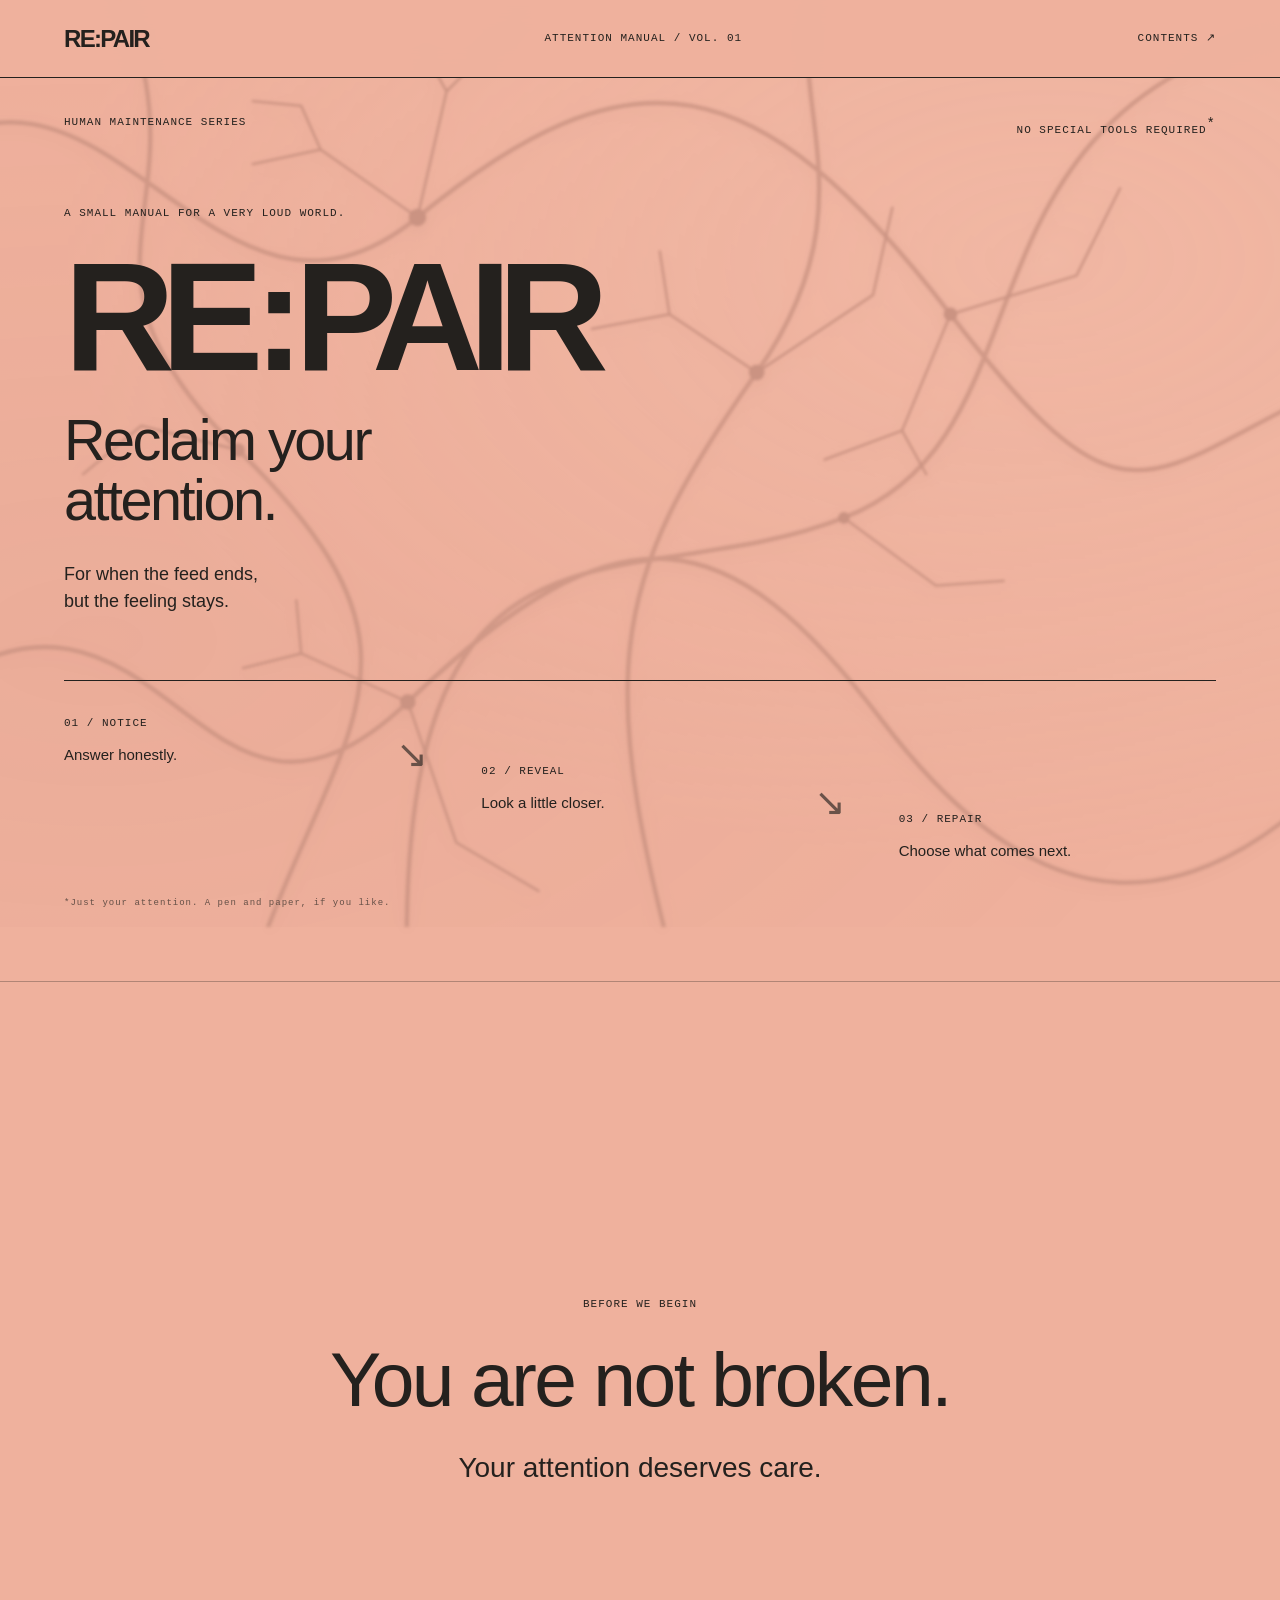
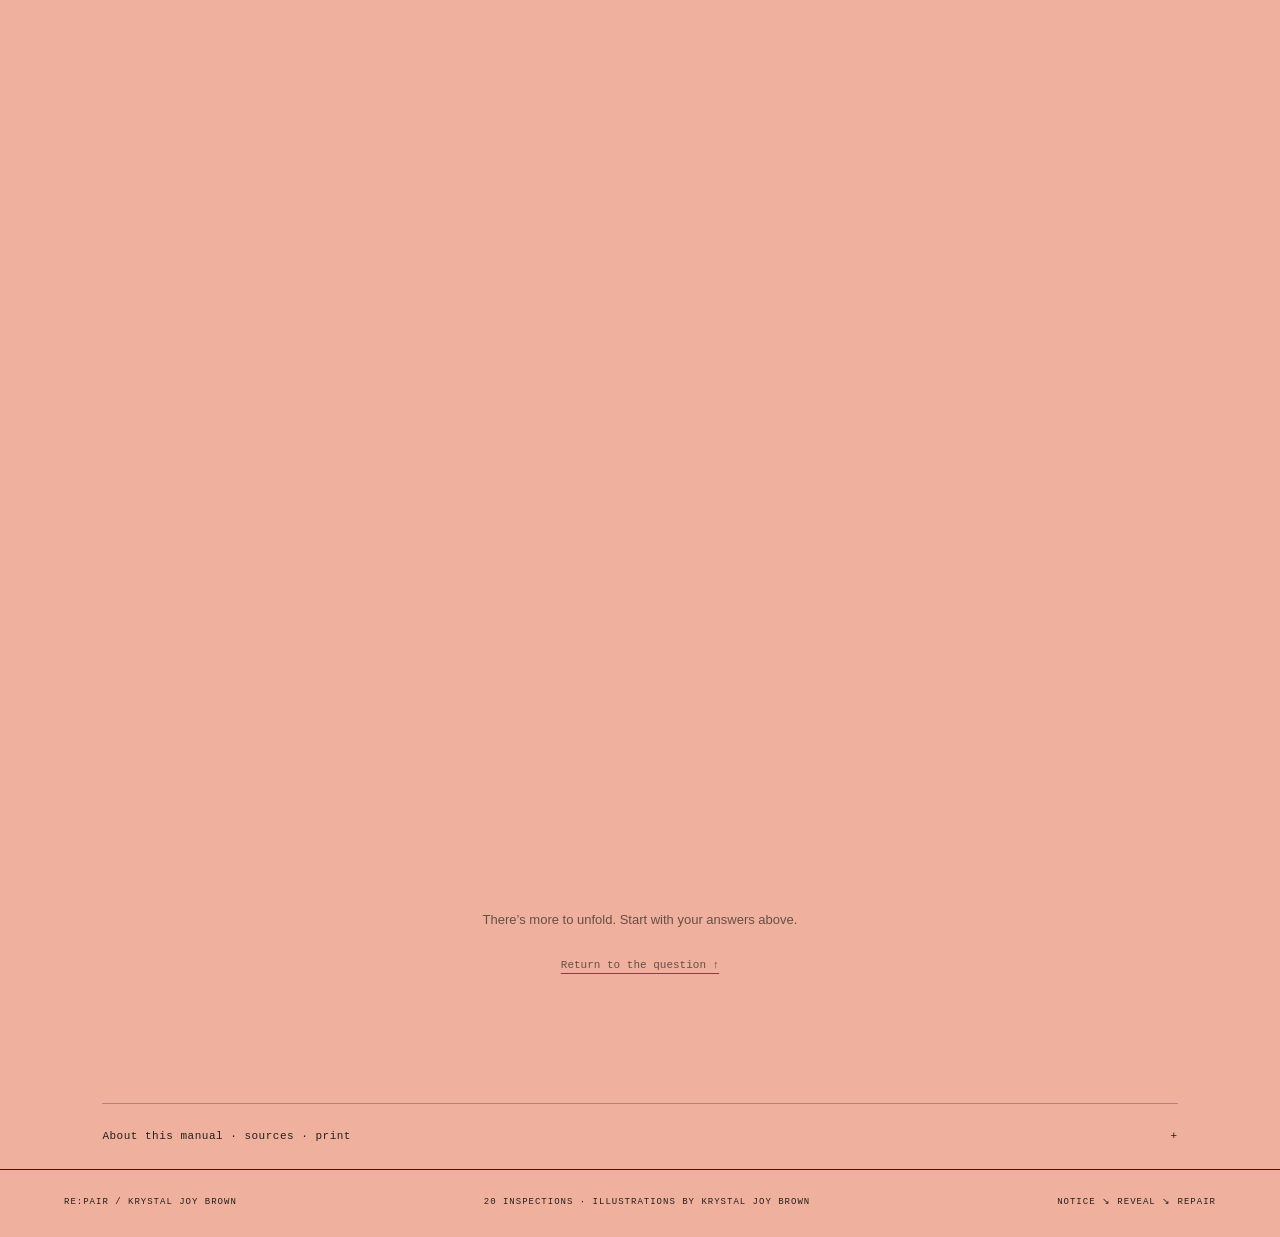
==== index.html @ f19681c8 "Add files via upload" ====
<!doctype html>
<html lang="en">
<head>
<meta charset="utf-8"><meta name="viewport" content="width=device-width,initial-scale=1">
<meta name="description" content="RE:PAIR. Twenty inspections. One conscious choice at a time. A guided attention workbook by Krystal Joy Brown.">
<title>RE:PAIR / Attention Manual · Volume 01</title>
<link rel="stylesheet" href="style.css">
<script src="content.js" defer></script><script src="flow.js" defer></script><script src="art.js" defer></script><script src="sketch.js" defer></script>
</head>
<body>
<a class="skip" href="#journey">Go to the first inspection</a>
<div class="neural-space" aria-hidden="true"><svg viewBox="0 0 1400 1000" preserveAspectRatio="xMidYMid slice" xmlns="http://www.w3.org/2000/svg"><g fill="none" stroke="currentColor" stroke-linecap="round"><path class="trunk" d="M-80 230C140 0 250 440 470 260S820 100 1020 360s200 150 450 50M-50 760C210 560 240 970 460 760S790 570 950 780s320 230 510 10M110-60c200 300-50 340 175 560s100 280 10 550M940-70c-160 160 35 270-120 490S650 730 750 1090M1400 60c-400 80-260 420-490 510S440 520 460 1070"/><path d="m470 260-100-70-70 15m170 55 30-130 80-80M1020 360l-50 120-80 30m130-150 130-40 45-90M460 760l-110-50-60 15m170 35 50 145 85 50M820 420l-90-60-80 15m170 45 120-80 20-90M910 570l95 70 70-5M285 500l-100-25-60 50M370 190l-20-45-50-5M500 130l-25-45m495 395 25 45m-645 185-5-55M730 360l-10-65"/></g><g fill="currentColor"><circle cx="470" cy="260" r="9"/><circle cx="1020" cy="360" r="7"/><circle cx="460" cy="760" r="8"/><circle cx="820" cy="420" r="8"/><circle cx="910" cy="570" r="6"/><circle cx="285" cy="500" r="7"/></g></svg></div>
<header class="topbar"><a class="wordmark" href="#cover" aria-label="RE:PAIR, return to cover">RE:PAIR</a><span class="edition">ATTENTION MANUAL / VOL. 01</span><button class="plain contents-toggle" aria-haspopup="dialog" aria-controls="contents-dialog">CONTENTS ↗</button></header>
<main>
<section class="cover" id="cover" aria-labelledby="title">
<div class="cover-meta"><span>HUMAN MAINTENANCE SERIES</span><span>NO SPECIAL TOOLS REQUIRED<sup>*</sup></span></div>
<div class="cover-grid"><div class="cover-copy"><p class="eyebrow arrival">A SMALL MANUAL FOR A VERY LOUD WORLD.</p><h1 id="title" class="arrival">RE<span>:</span>PAIR</h1><p class="subtitle arrival">Reclaim your<br>attention.</p><p class="intro arrival">For when the feed ends,<br>but the feeling stays.</p></div><div id="cover-art" class="cover-art arrival" aria-hidden="true"></div></div>
<div class="cover-instructions" aria-label="Notice, reveal, repair: how the journey unfolds"><div class="instruction-step" style="--order:0"><span>01 / NOTICE</span><p>Answer honestly.</p></div><span class="instruction-arrow" style="--order:0" aria-hidden="true">↘</span><div class="instruction-step" style="--order:1"><span>02 / REVEAL</span><p>Look a little closer.</p></div><span class="instruction-arrow" style="--order:1" aria-hidden="true">↘</span><div class="instruction-step" style="--order:2"><span>03 / REPAIR</span><p>Choose what comes next.</p></div></div>
<p class="tools-note">*Just your attention. A pen and paper, if you like.</p>
</section>
<section class="ritual" aria-label="An invitation to begin"><div class="ritual-sticky"><div class="ritual-message active"><p class="eyebrow">BEFORE WE BEGIN</p><h2>You are not broken.</h2><p>Your attention deserves care.</p></div><div class="ritual-message"><p class="eyebrow">FOLLOW THE ARROWS</p><h2>Scroll to unfold.</h2><p>One thing at a time.</p><span class="long-down" aria-hidden="true">↓</span></div><div class="ritual-message"><p class="eyebrow">A GUIDED WORKBOOK</p><h2>20 inspections.</h2><p>One conscious choice at a time.</p><span class="long-down" aria-hidden="true">↓</span></div></div></section>
<div id="journey" tabindex="-1"></div>
<aside class="trail-marker" id="trail-marker"><p id="trail-label">There’s more to unfold. Start with your answers above.</p><button class="plain" id="trail-back">Return to the question ↑</button></aside>
<section class="ending" id="ending" hidden aria-labelledby="ending-title"><p class="eyebrow">THE LAST INSTRUCTION</p><div class="quiet-seal" aria-hidden="true">✓</div><h2 id="ending-title">You made room.</h2><p>You noticed. You questioned. You chose.<br>Now take your attention with you.</p><div class="reward-picker" role="group" aria-label="Choose an offline invitation"></div><div id="reward-card" hidden><p class="eyebrow">AN INVITATION / FROM RE:PAIR TO YOU</p><h3 id="reward-title"></h3><p id="reward-description"></p><p class="reward-footnote">You did not have to earn rest or pleasure.<br>This is a little nudge to receive it.</p><button class="action" id="download-card">Keep this invitation ↓</button><p class="micro">An optional SVG card to save or print. No points. No streak.</p></div><p class="closing-line">Close this manual. Go live a little.</p></section>
<details class="notes-shell"><summary>About this manual · sources · print <span>+</span></summary><section class="notes" id="notes"><p class="eyebrow">THE SMALL PRINT</p><h2>Inspect the manual, too.</h2><p>A creative workbook by <strong>Krystal Joy Brown</strong> for Critical Experiences, NYU IMA. For people living among feeds, demands, and the pressure to keep achieving.</p><details><summary>About this guide <span>+</span></summary><p>Repair means tending to your relationship with attention, choice, and kinship. Small actions do not resolve every structural problem. These are reflective invitations, not assessments or diagnoses. You can stop whenever you need to.</p><p>Your answers stay in this page. The application does not send or save them. Refreshing clears this session.</p><p>Illustrations are editable SVG placeholders. The branching background is a visual metaphor, not an anatomical diagram. In/Pivot’s visual language informs the arrows, warmth, and invitation to redesign a life.</p></details><details><summary>Sources and interview excerpts <span>+</span></summary><div id="source-list"></div><p>Excerpts from interviews with Kristen McGuiness and Alexander Williams Tolbert are from 2026 interview transcripts. The excerpts are personal perspectives, not empirical findings. The other prompts are original reflective exercises.</p></details><details><summary>Source files / p5.js / print <span>+</span></summary><p>This workbook uses HTML, CSS, JavaScript, and SVG. The p5.js export mounts the same interface without a canvas. It needs no external assets.</p><a class="text-link" href="repair-p5.js" download>Complete single-file p5.js version ↓</a><a class="text-link" href="repair-prototype.zip" download>Website source + illustration briefs ↓</a><button class="plain text-link" id="print-manual">Print all 20 inspections ↗</button><p class="micro">Printing includes the workbook’s questions, reveals, and repairs. Unanswered fields remain available to write in.</p></details><span id="session-note" role="status" class="sr-only"></span></section></details>
</main>
<footer><span>RE:PAIR / KRYSTAL JOY BROWN</span><span>20 INSPECTIONS · ILLUSTRATIONS BY KRYSTAL JOY BROWN</span><span>NOTICE ↘ REVEAL ↘ REPAIR</span></footer>
<dialog id="contents-dialog"><div class="dialog-top"><span class="eyebrow">THE JOURNEY / CONTENTS</span><button class="plain close-dialog" aria-label="Close contents">✕</button></div><h2>One thing<br>at a time.</h2><p class="dialog-note">The journey opens in order. You can revisit any step you have reached.</p><nav id="contents-list" aria-label="Workbook contents"></nav><button class="plain close-dialog text-link">Return to where I was ↙</button></dialog>
<dialog id="pause-dialog"><div class="dialog-top"><span class="eyebrow">A GOOD PLACE TO PAUSE</span><button class="plain close-dialog" aria-label="Close pause invitation">✕</button></div><h2>This can be<br>enough for now.</h2><p>You have already made room for a choice. Take one small repair into your day. The next step can wait.</p><p class="pause-invitation">Make a cup of tea. Look out a window. Reach toward someone you love.</p><button class="action close-dialog">Stay with the manual ↙</button><p class="micro">You can close this tab whenever you’re ready. Answers are not saved after a refresh.</p></dialog>
<noscript><p class="no-js">This interactive workbook needs JavaScript. Enable it, then reload this page.</p></noscript>
</body></html>
---- style.css ----
:root{--paper:#efb19d;--ink:#24211e;--muted:#655047;--line:rgba(36,33,30,.3);--font:Arial,Helvetica,sans-serif}*{box-sizing:border-box}html{scroll-behavior:smooth;scroll-padding-top:104px}body{margin:0;background:var(--paper);color:var(--ink);font:17px/1.65 var(--font)}[hidden]{display:none!important}button,input,textarea{font:inherit;color:inherit}a{color:inherit}button,a,input,textarea{touch-action:manipulation}button{cursor:pointer}button:disabled{cursor:default}button:focus-visible,a:focus-visible,input:focus-visible,textarea:focus-visible,summary:focus-visible{outline:2px solid var(--ink);outline-offset:5px}.sr-only{position:absolute;width:1px;height:1px;padding:0;margin:-1px;overflow:hidden;clip:rect(0,0,0,0);white-space:nowrap;border:0}.skip{position:fixed;top:-80px;left:20px;z-index:30;background:var(--ink);color:var(--paper);padding:10px}.skip:focus{top:10px}.plain{background:none;border:0;padding:0;border-radius:0}.topbar{height:78px;position:sticky;top:0;z-index:12;display:flex;align-items:center;justify-content:space-between;padding:0 5vw;background:rgba(239,177,157,.95);border-bottom:1px solid var(--ink);backdrop-filter:blur(12px)}.wordmark{font-size:24px;font-weight:900;letter-spacing:-1.7px;text-decoration:none}.edition,.contents-toggle,.eyebrow,.cover-meta,.cover-instructions>div>span,.tools-note,.stage-label,.inspection-meta,.chapter-label,.micro,footer,.dialog-top,.stage-hint,.print-choice{font:11px/1.7 monospace;letter-spacing:1px}.contents-toggle{min-height:44px}.neural-space{position:fixed;inset:-3%;z-index:0;pointer-events:none;color:#59362e;opacity:.24;background:radial-gradient(ellipse at 80% 30%,rgba(252,218,200,.65),transparent 64%),radial-gradient(ellipse at 10% 70%,rgba(187,116,104,.25),transparent 68%);transform:translateY(var(--drift,0px))}.neural-space svg{width:100%;height:100%;filter:blur(1.5px) drop-shadow(0 6px 8px rgba(65,31,27,.24));animation:breath 32s ease-in-out infinite alternate}.neural-space path{stroke-width:2.4}.neural-space path.trunk{stroke-width:4.5;opacity:.8}@keyframes breath{from{opacity:.65;transform:scale(1)}to{opacity:.95;transform:scale(1.025)}}main,footer{position:relative;z-index:1}.cover{padding:35px 5vw 30px;min-height:calc(100svh - 78px);display:flex;flex-direction:column}.cover-meta{display:flex;justify-content:space-between}.cover-meta sup{font-size:14px}.cover-grid{display:grid;grid-template-columns:1.1fr 1fr;align-items:center;gap:2vw;flex:1;padding:65px 0}.eyebrow{margin:0 0 25px}.cover h1{font-size:clamp(80px,12vw,176px);line-height:.9;letter-spacing:-.09em;margin:0 0 25px;font-weight:900}.cover h1 span{padding:0 .025em}.subtitle{font-size:clamp(35px,4.5vw,65px);line-height:1.04;letter-spacing:-2.5px;margin:0 0 30px}.intro{margin:0;font-size:18px;line-height:1.5}.cover-art svg{width:100%;max-height:470px}.cover-instructions{border-top:1px solid var(--ink);padding-top:26px;display:grid;grid-template-columns:1fr 70px 1fr 70px 1fr;gap:15px;align-items:center;max-width:100%}.cover-instructions p{margin:8px 0 0;font-size:15px}.instruction-arrow{font-size:35px;font-weight:200;opacity:.65}.tools-note{color:var(--muted);font-size:9px;margin:20px 0 0}.arrival{animation:arrive 1.7s ease both}.cover h1{animation-delay:.2s}.subtitle{animation-delay:.45s}.intro{animation-delay:.7s}.cover-art{animation-delay:.6s}.cover-instructions{animation-delay:.95s}@keyframes arrive{from{opacity:0;transform:translateY(12px);filter:none}to{opacity:1;transform:none;filter:none}}.ritual{height:340svh;border-top:1px solid var(--line);margin-top:40px}.ritual-sticky{height:calc(100svh - 78px);position:sticky;top:78px;display:grid;place-items:center}.ritual-message{position:absolute;max-width:85%;width:800px;text-align:center;opacity:0;transform:translateY(25px);transition:opacity 1s ease,transform 1.3s ease;pointer-events:none}.ritual-message.active{opacity:1;transform:none}.ritual-message h2{font-size:clamp(42px,6vw,86px);line-height:1.08;letter-spacing:-2.5px;font-weight:400;margin:0 0 24px}.ritual-message>p:not(.eyebrow){font-size:clamp(18px,2.3vw,28px);margin:0}.long-down{display:block;font-size:44px;margin-top:35px;font-weight:200}.inspection{padding:70px 5vw 140px;border-bottom:1px solid var(--line);scroll-margin-top:100px}.inspection-header{display:flex;gap:25px;align-items:center;justify-content:space-between;border-bottom:1px solid var(--line);padding-bottom:22px;margin-bottom:95px}.inspection-header h2{font-size:clamp(26px,3.2vw,43px);letter-spacing:-1.3px;font-weight:400;margin:0;line-height:1.15}.inspection-count{font-family:monospace;font-size:13px;white-space:nowrap}.inspection-meta{color:var(--muted)}.diagonal{display:grid;grid-template-columns:repeat(3,minmax(0,1fr));grid-template-rows:auto auto auto;column-gap:4vw;row-gap:24svh;position:relative}.stage{position:relative;min-height:68svh;align-self:start;transition:opacity 1s ease,transform 1s ease;scroll-margin-top:120px;min-width:0}.stage.notice{grid-area:1/1}.stage.reveal{grid-area:2/2}.stage.repair{grid-area:3/3}.stage-label{display:flex;justify-content:space-between;border-top:1px solid var(--ink);padding-top:15px;margin-bottom:38px}.stage h3{font-size:clamp(25px,2.55vw,38px);line-height:1.18;letter-spacing:-.8px;font-weight:400;margin:0 0 30px;overflow-wrap:break-word}.stage p{font-size:16px;line-height:1.8;margin:22px 0}.stage form{margin-top:34px}.field{border:0;padding:0;margin:0 0 28px;min-width:0}.field legend,.field label{display:block;font-size:14px;line-height:1.55;margin:0 0 14px;padding:0}.options{display:flex;gap:9px;flex-wrap:wrap}.option{border:1px solid var(--line);background:rgba(239,177,157,.5);font-size:13px;line-height:1.35;padding:11px 13px;min-height:44px;border-radius:0;transition:background .2s}.option:hover{border-color:var(--ink);background:rgba(255,255,255,.15)}.option[aria-pressed=true]{background:var(--ink);color:var(--paper);border-color:var(--ink)}textarea,input[type=text]{width:100%;min-height:80px;resize:vertical;background:rgba(239,177,157,.32);border:0;border-bottom:1px solid var(--ink);border-radius:0;padding:12px 2px;font-size:15px;line-height:1.6}textarea::placeholder{color:var(--muted);opacity:1}.action{display:inline-flex;gap:25px;align-items:center;justify-content:space-between;min-height:47px;padding:13px 17px;border:1px solid var(--ink);border-radius:0;background:var(--ink);color:var(--paper);font-size:13px;line-height:1.35;text-align:left}.action:hover:not(:disabled){background:transparent;color:var(--ink)}.action:disabled{background:transparent;color:var(--muted);border-color:var(--line);opacity:.65}.stage .action{width:100%;margin-top:8px}.stage-hint{font-size:10px!important;color:var(--muted);letter-spacing:.3px;min-height:20px;margin-top:14px!important}.stage-summary{font-family:monospace;font-size:10px;line-height:1.8;letter-spacing:.2px;margin-top:25px;color:var(--muted)}.branch-line{border-left:1px solid var(--ink);padding-left:16px}.interview-note{margin:40px 0 32px;padding-top:25px;border-top:1px solid var(--line);opacity:0;transform:translateY(12px);transition:opacity 1.8s ease .5s,transform 1.8s ease .5s}.interview-note blockquote{font-family:Georgia,'Times New Roman',serif;font-style:italic;font-size:clamp(21px,2.2vw,29px);line-height:1.5;margin:0 0 18px;letter-spacing:-.3px}.interview-note figcaption{font:9px/1.8 monospace;letter-spacing:.4px;color:var(--muted)}.in-focus .interview-note,.stage:hover .interview-note,.stage:focus-within .interview-note{opacity:1;transform:none}.research{margin:30px 0;border-top:1px solid var(--line);border-bottom:1px solid var(--line);padding:15px 0}.research summary{font:11px/1.6 monospace;cursor:pointer;list-style:none;display:flex;justify-content:space-between}.research summary:after{content:'↗';margin-left:12px}.research p{font-size:13px;line-height:1.8}.research a{font:10px/1.8 monospace;text-underline-offset:4px}.drawing{margin:0 0 30px}.drawing svg{width:100%;height:190px;display:block;stroke:currentColor}.delicate-arrow{position:absolute;top:80%;right:-3.4vw;width:90%;height:21svh;pointer-events:none;overflow:visible;color:var(--ink);opacity:.5}.stage.reveal .delicate-arrow{top:82%}.delicate-arrow path{fill:none;stroke:currentColor;stroke-width:1;vector-effect:non-scaling-stroke}.pause-link{display:block;margin:28px 0 0;font:10px/1.8 monospace;text-decoration:underline;text-underline-offset:5px;color:var(--muted);text-align:left}.focus-mode .stage{opacity:.1}.focus-mode .stage.in-focus,.focus-mode .stage:hover,.focus-mode .stage:focus-within{opacity:1}.focus-mode .diagonal:has(.stage:hover) .stage:not(:hover):not(:focus-within){opacity:.08}.stage.new-stage{animation:unfold 1.4s ease both}@keyframes unfold{from{opacity:0;transform:translateY(32px)}to{transform:none}}.ending{padding:130px 8vw 150px;text-align:center;min-height:100svh}.ending h2{font-size:clamp(55px,8.5vw,122px);letter-spacing:-4px;line-height:1.06;font-weight:400;margin:30px 0}.ending>p{font-size:19px;line-height:1.8}.quiet-seal{width:70px;height:70px;display:grid;place-items:center;border:1px solid var(--ink);border-radius:50%;font-size:30px;margin:40px auto;animation:arrive 2s ease both}.reward-picker{display:flex;flex-wrap:wrap;justify-content:center;gap:12px;max-width:760px;margin:45px auto}.reward-picker .option{font-size:15px;padding:15px 18px}#reward-card{max-width:580px;margin:55px auto;padding:45px 35px;border:1px solid var(--ink);background:rgba(255,235,223,.24);animation:arrive 1.5s ease both}#reward-card h3{font:italic 36px/1.2 Georgia,serif;letter-spacing:-.8px;margin:25px 0}#reward-card p{font-size:16px;line-height:1.8}.reward-footnote{font-size:13px!important;color:var(--muted);margin-top:25px}.micro{font-size:10px!important;line-height:1.8!important;color:var(--muted);letter-spacing:.3px}.closing-line{margin-top:80px!important}.notes{border-top:1px solid var(--ink);padding:90px 8vw 110px}.notes h2{font-size:34px;line-height:1.2;letter-spacing:-1px;font-weight:400;margin:0 0 25px}.notes>p{max-width:720px;font-size:14px}.notes details{max-width:900px;border-bottom:1px solid var(--line);padding:20px 0;font-size:14px}.notes summary{display:flex;justify-content:space-between;cursor:pointer;list-style:none}.notes details p{max-width:780px;line-height:1.8}.notes li{margin-bottom:20px}.text-link{display:block;text-underline-offset:5px;margin-top:18px;font-size:12px}.notes .text-link{min-height:30px}.notes summary::-webkit-details-marker{display:none}footer{display:flex;justify-content:space-between;gap:15px;flex-wrap:wrap;border-top:1px solid var(--ink);padding:25px 5vw;font-size:9px}dialog{background:#f2beaa;color:var(--ink);border:1px solid var(--ink);padding:35px;max-width:650px;width:calc(100% - 30px);max-height:85svh;overflow:auto}dialog::backdrop{background:rgba(36,33,30,.42);backdrop-filter:blur(5px)}.dialog-top{display:flex;align-items:center;justify-content:space-between}.dialog-top .eyebrow{margin:0}.close-dialog{min-width:44px;min-height:44px}.dialog-top .close-dialog{font-size:20px}dialog h2{font-size:48px;line-height:1.1;letter-spacing:-2px;font-weight:400}.dialog-note{font-size:14px}.contents-row{width:100%;display:grid;grid-template-columns:30px 1fr 22px;gap:10px;padding:14px 0;border:0;border-bottom:1px solid var(--line);background:transparent;font-size:14px;text-align:left;align-items:center}.contents-row>span:first-child{font-family:monospace;font-size:10px}.contents-row:disabled{color:var(--muted);opacity:.6}.contents-row:hover:not(:disabled){background:rgba(255,255,255,.12)}.pause-invitation{font-family:Georgia,serif;font-style:italic;font-size:23px}.print-choice{display:none}.no-js{padding:30px}
@media(min-width:1500px){main{max-width:1600px;margin:auto}.cover h1{font-size:176px}}
@media(max-width:1000px){.inspection-meta{display:none}.stage h3{font-size:27px}.diagonal{column-gap:3vw}.stage p{font-size:15px}.option{font-size:12px;padding:10px}.delicate-arrow{right:-2vw}.cover-grid{padding:55px 0}.cover-instructions{grid-template-columns:1fr 45px 1fr 45px 1fr}.drawing svg{height:170px}}
@media(max-width:650px){html{scroll-padding-top:90px}.topbar{height:62px;padding:0 6vw}.edition{display:none}.cover{padding:30px 6vw;min-height:calc(100svh - 62px)}.cover-meta{font-size:8px;letter-spacing:.5px}.cover-grid{grid-template-columns:1fr;padding:55px 0 45px;position:relative}.cover h1{font-size:24vw;position:relative;z-index:1}.cover .eyebrow{font-size:9px;max-width:90%}.subtitle{font-size:43px;letter-spacing:-1.7px}.intro{font-size:15px;max-width:56%}.cover-art{position:absolute;width:44%;right:-2%;bottom:28px}.cover-instructions{grid-template-columns:1fr 15px 1fr 15px 1fr;gap:6px;padding-top:22px}.cover-instructions>div>span{font-size:8px;letter-spacing:.3px}.cover-instructions p{font-size:11px;line-height:1.5}.instruction-arrow{font-size:23px}.tools-note{font-size:8px}.ritual{height:320svh;margin-top:15px}.ritual-sticky{height:calc(100svh - 62px);top:62px}.ritual-message h2{font-size:45px;letter-spacing:-1.8px}.ritual-message>p:not(.eyebrow){font-size:19px}.inspection{padding:65px 6vw 90px}.inspection-header{margin-bottom:70px;gap:15px}.inspection-header h2{font-size:29px}.inspection-count{font-size:11px}.diagonal{display:flex;flex-direction:column;gap:22svh}.stage{min-height:72svh;width:90%;scroll-margin-top:110px}.stage.notice{align-self:flex-start}.stage.reveal{align-self:center}.stage.repair{align-self:flex-end}.stage h3{font-size:32px;letter-spacing:-1px}.stage p{font-size:16px}.option{font-size:13px}.stage-label{margin-bottom:35px}.field{margin-bottom:30px}.delicate-arrow{top:auto!important;bottom:-20svh;right:-5px;width:35%;height:18svh}.drawing svg{height:190px}.ending{padding:100px 7vw}.ending h2{font-size:61px;letter-spacing:-2.5px}.ending>p{font-size:17px}.reward-picker{gap:9px}.reward-picker .option{font-size:14px;padding:12px}#reward-card{padding:35px 24px}#reward-card h3{font-size:31px}.notes{padding:70px 7vw 90px}.notes h2{font-size:29px}.neural-space{opacity:.2}dialog{padding:25px}dialog h2{font-size:42px}.focus-mode .stage{opacity:.13}}
@media(prefers-reduced-motion:reduce){html{scroll-behavior:auto}*,*:before,*:after{animation:none!important;transition:none!important}.neural-space{transform:none}.ritual-message{transform:none}.interview-note{transform:none}.stage.new-stage{animation:none}}
@media print{body{background:white;color:black;font-size:11pt}.topbar,.cover-art,.ritual,.neural-space,.skip,.action,.pause-link,.delicate-arrow,.contents-toggle,.tools-note,footer,dialog,.reward-picker,.notes details:last-of-type,.stage-hint{display:none!important}main{max-width:none}.cover{min-height:0;padding:0;break-after:page}.cover-grid{display:block;padding:30px 0}.cover h1{font-size:70pt}.subtitle{font-size:30pt}.cover-instructions{font-size:10pt}.inspection[hidden],.stage[hidden]{display:block!important}.inspection{padding:15px 0;break-before:page;border:0}.inspection-header{margin-bottom:20px}.inspection-header h2{font-size:23pt}.diagonal{display:block}.stage{min-height:0;width:100%;margin:20px 0 30px;opacity:1!important;transform:none!important;break-inside:avoid}.stage h3{font-size:18pt;margin-bottom:15px}.stage p{font-size:11pt;margin:10px 0}.stage-label{margin-bottom:15px}.stage form{margin-top:15px}.field{margin-bottom:14px}.field legend,.field label{font-size:10pt}.options{gap:5px}.option{font-size:9pt;padding:4px 7px;min-height:25px;background:white!important;color:black!important}.option[aria-pressed=true]{border:2px solid black}.drawing svg{height:100px}.interview-note{opacity:1;transform:none;margin:15px 0}.interview-note blockquote{font-size:15pt}.research{display:block}.research>*{display:block!important}.research summary{font-size:9pt}textarea{min-height:50px}.print-choice{display:block;font-size:9pt}.ending{min-height:0;padding:35px 0}.ending[hidden]{display:none!important}.notes{padding:30px 0;break-before:page}.notes h2{font-size:25pt}.notes details{display:block}.notes details>*{display:block!important}.focus-mode .diagonal:has(.stage:hover) .stage:not(:hover):not(:focus-within){opacity:1}}
/* Arrows connect breathing spaces rather than cross the drawings. */
.delicate-arrow{left:45%;right:auto;top:100%;width:calc(100% + 4vw);height:24svh}.stage.reveal .delicate-arrow{top:100%}
@media(max-width:650px){.delicate-arrow{left:auto;right:-5px;width:35%;top:auto!important;bottom:-20svh;height:18svh}}
.focus-mode:has(.stage:hover) .stage:not(:hover):not(:focus-within){opacity:.08}
@media print{.focus-mode:has(.stage:hover) .stage:not(:hover):not(:focus-within){opacity:1}}
/* Revision: curved compartments and a slower, overlapping diagonal. */
.inspection{padding-top:65px;padding-bottom:100px}
.inspection-header,.diagonal{max-width:1180px;margin-left:auto;margin-right:auto}
.inspection-header{margin-bottom:65px}
.diagonal{column-gap:3vw;row-gap:0}
.stage{min-height:56svh;transition:opacity 3.6s cubic-bezier(.2,.6,.25,1),filter 4s ease,transform 3.8s ease}
.stage.reveal,.stage.repair{margin-top:-20svh}
.stage.new-stage{animation:none}
.focus-mode .stage{opacity:.025;filter:none}
.focus-mode .stage.in-focus,.focus-mode .stage:hover,.focus-mode .stage:focus-within:not(.has-interacted){opacity:1;filter:none}
.focus-mode .stage.has-interacted:not(.in-focus):not(:hover){opacity:.025;filter:none}
.focus-mode:has(.stage:hover) .stage:not(:hover):not(:focus-within){opacity:.025;filter:none}
.focus-mode .stage.is-bleeding{opacity:0!important;filter:none!important}
.interview-note{transition:opacity 4.4s ease .9s,transform 4.8s ease .9s}
.ritual-message{transition:opacity 2.4s ease,transform 2.8s ease}
.option{border-radius:999px;padding:12px 18px}
.action{border-radius:999px;padding:14px 21px}
textarea,input[type=text]{border:1px solid var(--line);border-radius:48px;padding:19px 24px;background:rgba(247,200,183,.22);min-height:96px}
textarea:focus{border-color:var(--ink)}
.delicate-arrow,.stage.reveal .delicate-arrow{top:70%;left:48%;width:calc(100% + 3vw);height:29svh;opacity:.82}
.delicate-arrow path{stroke-width:1.5}
.trail-marker{max-width:420px;margin:30px auto 90px;text-align:center;padding:25px 20px;font-size:13px;color:var(--muted)}
.trail-marker .plain{font:11px/1.8 monospace;text-decoration:underline;text-underline-offset:5px;min-height:44px}
.notes-shell{margin:0 8vw;padding:23px 0;border-top:1px solid var(--line)}
.notes-shell>summary{font:11px/1.8 monospace;display:flex;justify-content:space-between;cursor:pointer;list-style:none;letter-spacing:.5px}
.notes-shell>summary::-webkit-details-marker{display:none}
.notes-shell>.notes{border-top:0;padding:50px 0 65px}
@media(max-width:1000px){.stage.reveal,.stage.repair{margin-top:-16svh}}
@media(max-width:650px){.inspection{padding-bottom:70px}.inspection-header{margin-bottom:55px}.diagonal{gap:7svh}.stage{min-height:55svh}.stage.reveal,.stage.repair{margin-top:0}.delicate-arrow,.stage.reveal .delicate-arrow{top:auto!important;bottom:-11svh;left:auto;right:-8px;width:32%;height:15svh}.option{padding:12px 17px}textarea{padding:18px 23px}.notes-shell{margin:0 7vw}.trail-marker{margin-bottom:60px}}
@media(prefers-reduced-motion:reduce){.stage,.interview-note,.ritual-message{transition:none}.focus-mode .stage.is-bleeding{opacity:1!important;filter:none!important}.stage{filter:none}}
@media print{.trail-marker{display:none}.notes-shell{margin:0;padding:0;border:0}.notes-shell>summary{display:none}.stage,.focus-mode .stage,.focus-mode .stage.has-interacted:not(.in-focus):not(:hover),.focus-mode:has(.stage:hover) .stage:not(:hover):not(:focus-within){opacity:1!important;filter:none!important;margin-top:0!important}.notes-shell>.notes{padding:20px 0}.diagonal{display:block}}
/* Opening directions: three overlapping levels, revealed over twelve seconds. */
.cover-instructions{align-items:start;padding-bottom:12px}
.instruction-step{margin-top:calc(var(--order) * 48px)}
.cover-instructions .instruction-arrow{margin-top:calc(25px + var(--order) * 48px);font-size:38px;line-height:1.2}
.instruction-sequence .instruction-step,.instruction-sequence .instruction-arrow{opacity:0}
.sequence-started .instruction-step{animation:instruction-bleed 4s cubic-bezier(.2,.65,.3,1) both;animation-delay:calc(var(--order) * 4s)}
.sequence-started .instruction-arrow{animation:instruction-bleed 4s cubic-bezier(.2,.65,.3,1) both;animation-delay:calc(3s + var(--order) * 4s)}
@keyframes instruction-bleed{0%{opacity:0;transform:translateY(13px);filter:none}35%{opacity:.18;filter:none}100%{opacity:1;transform:none;filter:none}}
@media(max-width:650px){.instruction-step{margin-top:calc(var(--order) * 42px)}.cover-instructions .instruction-arrow{margin-top:calc(24px + var(--order) * 42px);font-size:25px}.cover-instructions{padding-bottom:15px}}
@media(prefers-reduced-motion:reduce){.instruction-step,.instruction-arrow{opacity:1!important;animation:none!important;filter:none!important;transform:none!important}}
@media print{.instruction-step,.instruction-arrow{opacity:1!important;animation:none!important;filter:none!important;transform:none!important}.instruction-step{margin-top:calc(var(--order) * 22px)}}

/* A broad salmon veil dissolves across crisp type, without sharpening blurred glyphs. */
.stage{isolation:isolate;transition:opacity 4s cubic-bezier(.2,.6,.25,1),transform 4s ease}
.stage::after{content:"";position:absolute;inset:-44px -34px;z-index:2;pointer-events:none;background:radial-gradient(ellipse at 35% 40%,rgba(247,200,183,.94),rgba(239,177,157,.88) 56%,rgba(239,177,157,0) 78%);opacity:.9;transform:translateX(-5%);transition:opacity 4s ease,transform 4.5s ease}
.stage.in-focus::after,.stage:hover::after,.stage:focus-within:not(.has-interacted)::after{opacity:0;transform:translateX(8%)}
.stage.is-bleeding::after{opacity:1!important;transform:translateX(-5%)!important}
.interview-note blockquote{font-size:13px;line-height:1.75;letter-spacing:0;margin-bottom:12px}
.interview-note figcaption{font-size:11px;line-height:1.8}
@media(prefers-reduced-motion:reduce){.stage::after{display:none}.stage{transition:none}}
@media print{.stage::after{display:none}.interview-note blockquote{font-size:10pt}.interview-note figcaption{font-size:9pt}}

.drawing .personal-illustration{display:block;width:100%;height:auto;max-height:440px;object-fit:contain;margin:0 auto 24px}
@media print{.drawing .personal-illustration{max-height:200px;width:auto;max-width:100%}}
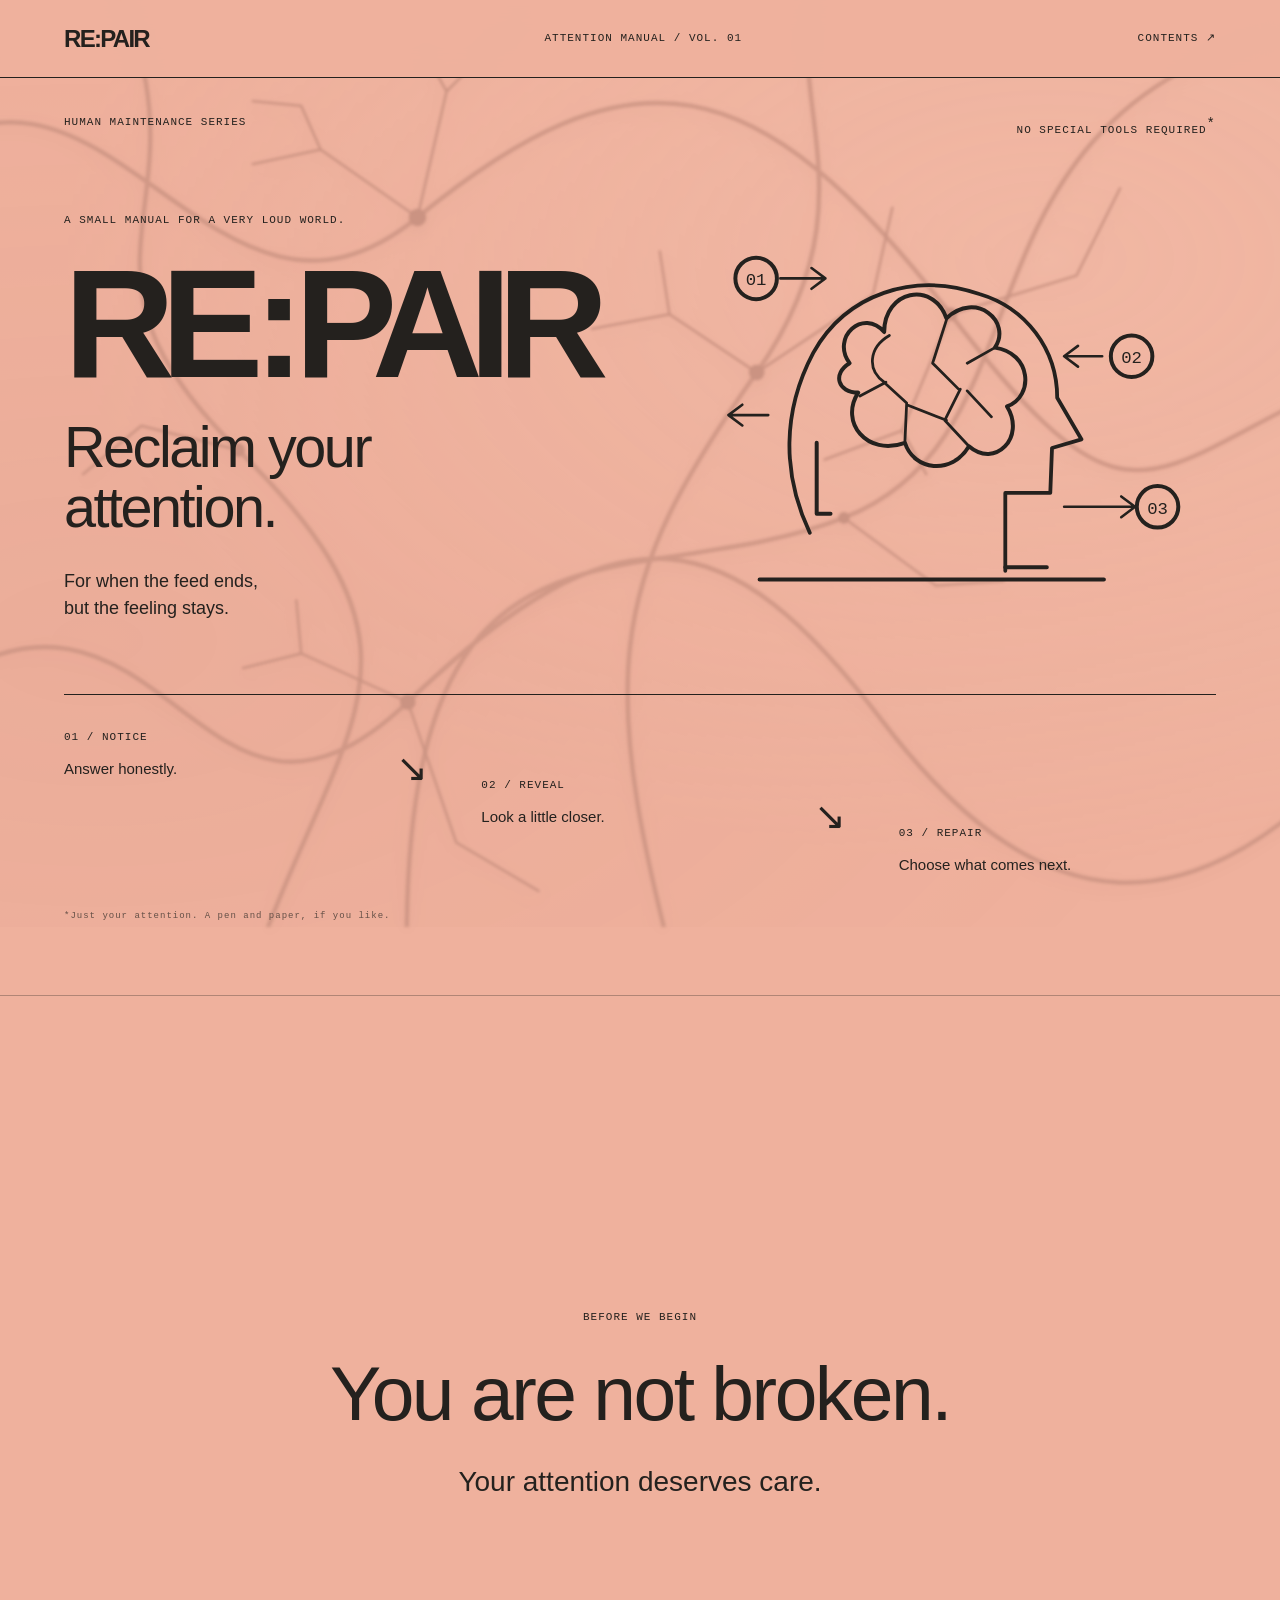
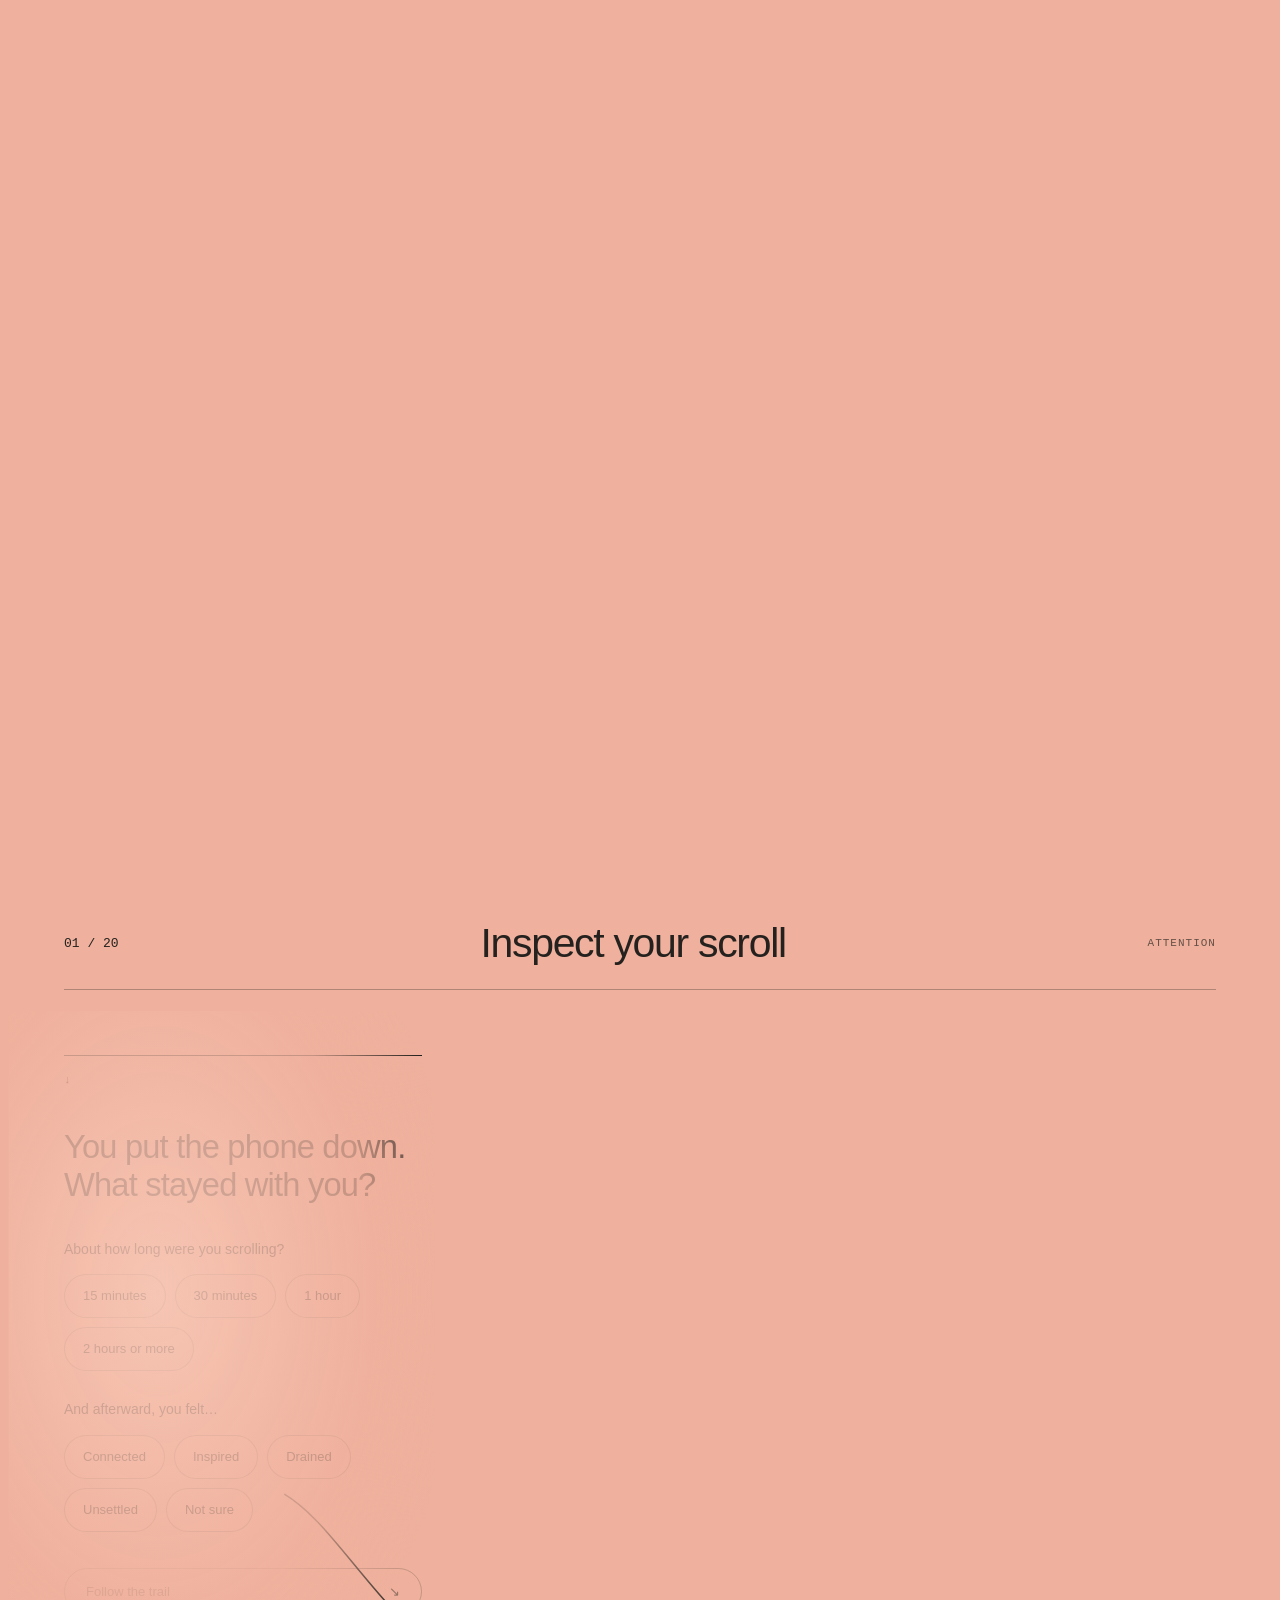
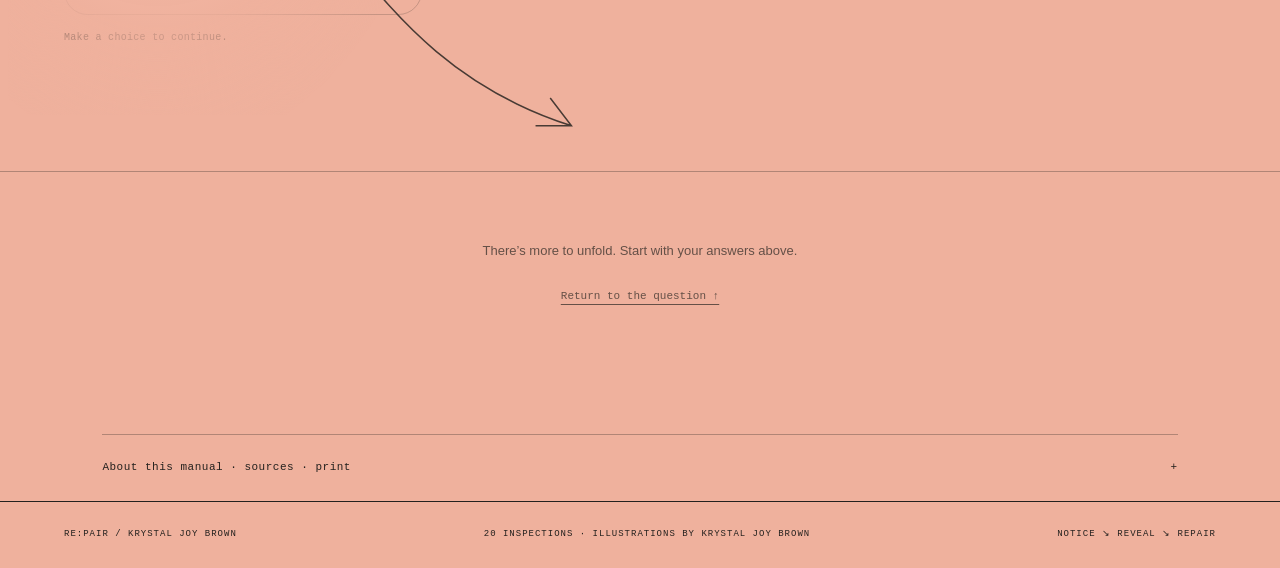
==== commit 679a5c9d: "Update index.html" ====
--- a/index.html
+++ b/index.html
@@ -22,7 +22,7 @@
 <div id="journey" tabindex="-1"></div>
 <aside class="trail-marker" id="trail-marker"><p id="trail-label">There’s more to unfold. Start with your answers above.</p><button class="plain" id="trail-back">Return to the question ↑</button></aside>
 <section class="ending" id="ending" hidden aria-labelledby="ending-title"><p class="eyebrow">THE LAST INSTRUCTION</p><div class="quiet-seal" aria-hidden="true">✓</div><h2 id="ending-title">You made room.</h2><p>You noticed. You questioned. You chose.<br>Now take your attention with you.</p><div class="reward-picker" role="group" aria-label="Choose an offline invitation"></div><div id="reward-card" hidden><p class="eyebrow">AN INVITATION / FROM RE:PAIR TO YOU</p><h3 id="reward-title"></h3><p id="reward-description"></p><p class="reward-footnote">You did not have to earn rest or pleasure.<br>This is a little nudge to receive it.</p><button class="action" id="download-card">Keep this invitation ↓</button><p class="micro">An optional SVG card to save or print. No points. No streak.</p></div><p class="closing-line">Close this manual. Go live a little.</p></section>
-<details class="notes-shell"><summary>About this manual · sources · print <span>+</span></summary><section class="notes" id="notes"><p class="eyebrow">THE SMALL PRINT</p><h2>Inspect the manual, too.</h2><p>A creative workbook by <strong>Krystal Joy Brown</strong> for Critical Experiences, NYU IMA. For people living among feeds, demands, and the pressure to keep achieving.</p><details><summary>About this guide <span>+</span></summary><p>Repair means tending to your relationship with attention, choice, and kinship. Small actions do not resolve every structural problem. These are reflective invitations, not assessments or diagnoses. You can stop whenever you need to.</p><p>Your answers stay in this page. The application does not send or save them. Refreshing clears this session.</p><p>Illustrations are editable SVG placeholders. The branching background is a visual metaphor, not an anatomical diagram. In/Pivot’s visual language informs the arrows, warmth, and invitation to redesign a life.</p></details><details><summary>Sources and interview excerpts <span>+</span></summary><div id="source-list"></div><p>Excerpts from interviews with Kristen McGuiness and Alexander Williams Tolbert are from 2026 interview transcripts. The excerpts are personal perspectives, not empirical findings. The other prompts are original reflective exercises.</p></details><details><summary>Source files / p5.js / print <span>+</span></summary><p>This workbook uses HTML, CSS, JavaScript, and SVG. The p5.js export mounts the same interface without a canvas. It needs no external assets.</p><a class="text-link" href="repair-p5.js" download>Complete single-file p5.js version ↓</a><a class="text-link" href="repair-prototype.zip" download>Website source + illustration briefs ↓</a><button class="plain text-link" id="print-manual">Print all 20 inspections ↗</button><p class="micro">Printing includes the workbook’s questions, reveals, and repairs. Unanswered fields remain available to write in.</p></details><span id="session-note" role="status" class="sr-only"></span></section></details>
+<details class="notes-shell"><summary>About this manual · sources · print <span>+</span></summary><section class="notes" id="notes"><p class="eyebrow">THE SMALL PRINT</p><h2>Inspect the manual, too.</h2><p>A creative workbook by <strong>Krystal Joy Brown</strong> for Critical Experiences, NYU IMA. For people living among feeds, demands, and the pressure to keep achieving.</p><details><summary>About this guide <span>+</span></summary><p>Repair means tending to your relationship with attention, choice, and kinship. Small actions do not resolve every structural problem. These are reflective invitations, not assessments or diagnoses. You can stop whenever you need to.</p><p>Your answers stay in this page. The application does not send or save them. Refreshing clears this session.</p><p>Illustrations are editable SVG placeholders. The branching background is a visual metaphor, not an anatomical diagram. In/Pivot’s visual language informs the arrows, warmth, and invitation to redesign a life.</p></details><details><summary>Sources and interview excerpts <span>+</span></summary><div id="source-list"></div><p>Excerpts from interviews with Kristen McGuiness and Alexander Williams Tolbert are from 2026 interview transcripts. The excerpts are personal perspectives, not empirical findings. The other prompts are original reflective exercises.</p></details><details><summary>Print the workbook. <span>+</span></summary><p>This workbook uses HTML, CSS, JavaScript, and SVG. The p5.js export mounts the same interface without a canvas. It needs no external assets.</p>/a><button class="plain text-link" id="print-manual">Print all 20 inspections ↗</button><p class="micro">Printing includes the workbook’s questions, reveals, and repairs. Unanswered fields remain available to write in.</p></details><span id="session-note" role="status" class="sr-only"></span></section></details>
 </main>
 <footer><span>RE:PAIR / KRYSTAL JOY BROWN</span><span>20 INSPECTIONS · ILLUSTRATIONS BY KRYSTAL JOY BROWN</span><span>NOTICE ↘ REVEAL ↘ REPAIR</span></footer>
 <dialog id="contents-dialog"><div class="dialog-top"><span class="eyebrow">THE JOURNEY / CONTENTS</span><button class="plain close-dialog" aria-label="Close contents">✕</button></div><h2>One thing<br>at a time.</h2><p class="dialog-note">The journey opens in order. You can revisit any step you have reached.</p><nav id="contents-list" aria-label="Workbook contents"></nav><button class="plain close-dialog text-link">Return to where I was ↙</button></dialog>
